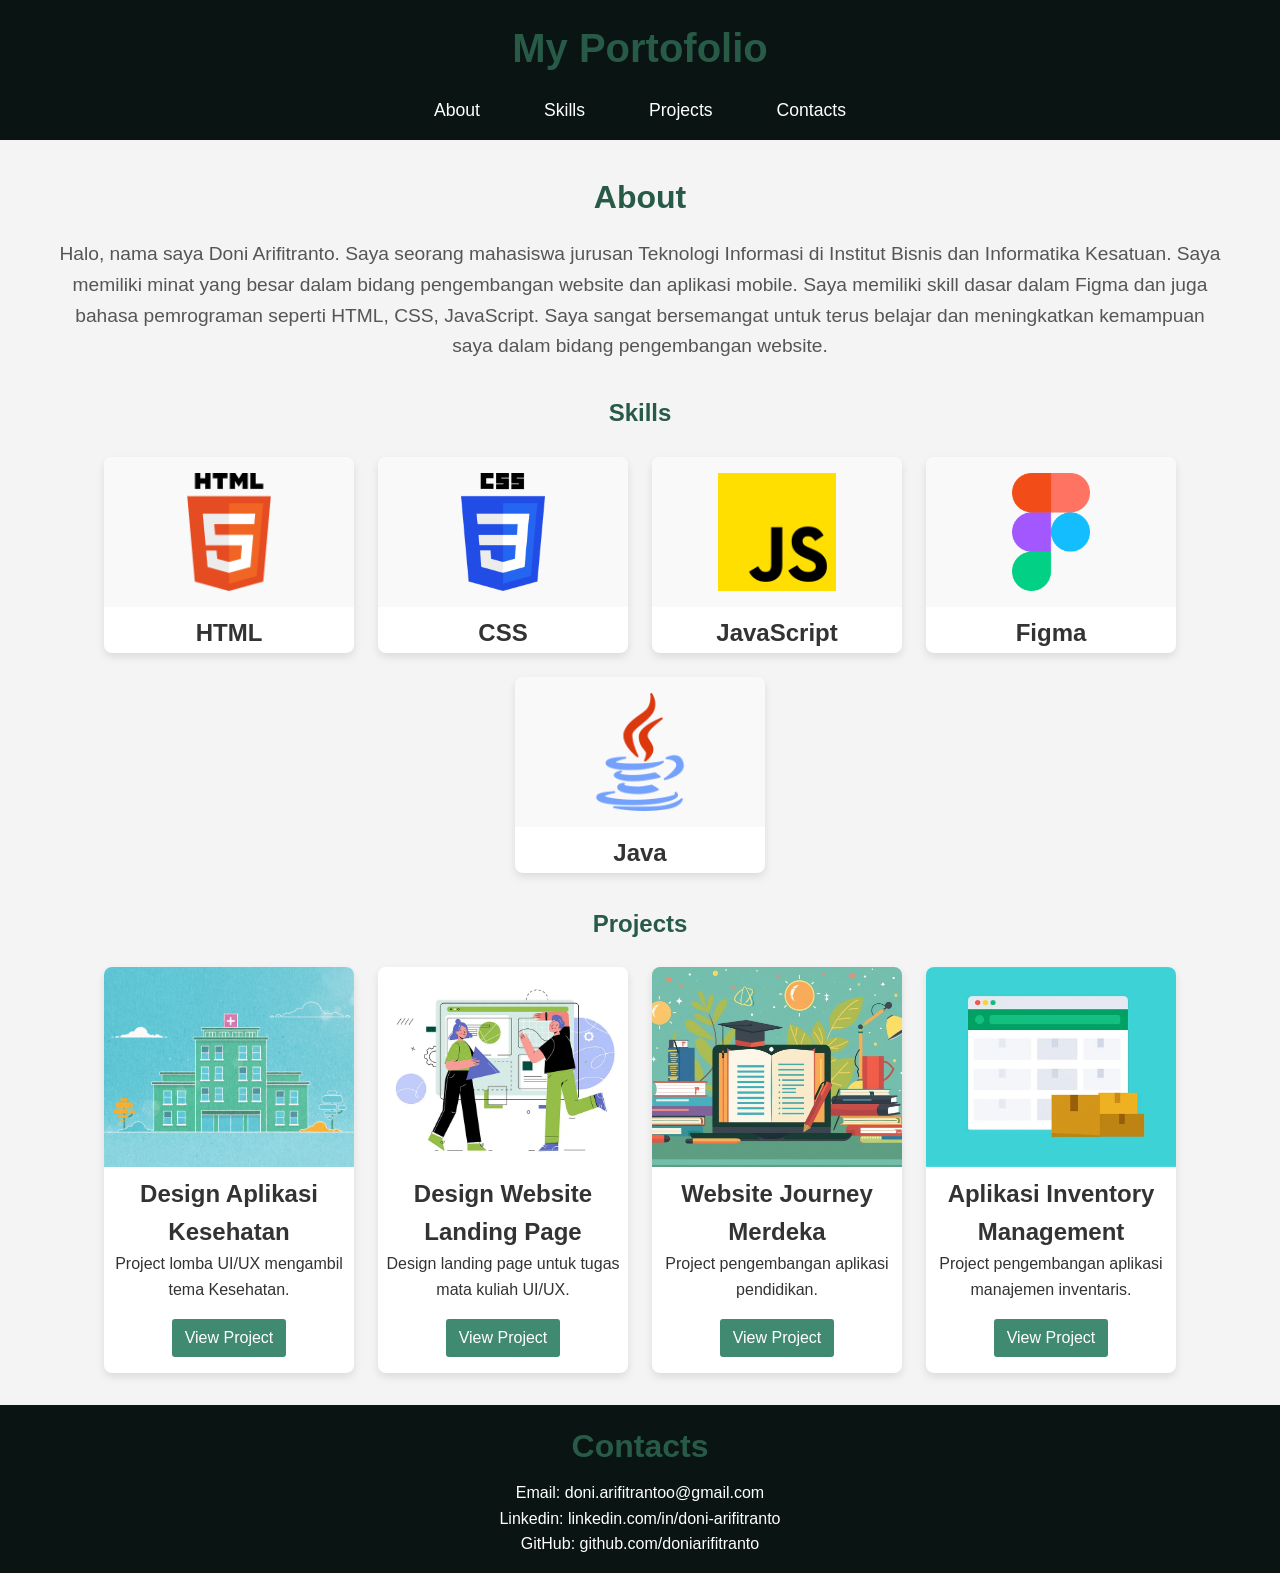
==== my-portofolio/index.html @ f3001b82 "new file:   images/elm icon.png 	new file:   images/go icon.png 	new file:   images/java icon.png 	n" ====
<!DOCTYPE html>
<html lang="en">
<head>
    <meta charset="UTF-8">
    <meta name="viewport" content="width=device-width, initial-scale=1.0">
    <title>Document</title>
    <link rel="stylesheet" href="css/style.css">
</head>
<body>
    <header>
        <h1>
            My Portofolio
        </h1>
        <nav>
            <ul>
                <li><a href="#about">About</a></li>
                <li><a href="#skills">Skills</a></li>
                <li><a href="#projects">Projects</a></li>
                <li><a href="#contacts">Contacts</a></li>
            </ul>
        </nav>
    </header>

    <section id="about">
        <h1>
            About 
        </h1>
        <p>
            Halo, nama saya Doni Arifitranto. Saya seorang mahasiswa jurusan Teknologi Informasi di Institut Bisnis dan Informatika Kesatuan.
            Saya memiliki minat yang besar dalam bidang pengembangan website dan aplikasi mobile. Saya memiliki skill dasar dalam Figma dan juga bahasa pemrograman seperti HTML, CSS, JavaScript.
            Saya sangat bersemangat untuk terus belajar dan meningkatkan kemampuan saya dalam bidang pengembangan website.
        </p>
    </section>

    <section id="skills">
        <h1>
            Skills 
        </h1>
        <div class="card">
            <img src="/my-portofolio/image/html logo.png" alt="HTML">
            <div class="card-content">
                <h2>HTML</h2>
            </div>
        </div>
        <div class="card">
            <img src="/my-portofolio/image/css logo.png" alt="CSS">
            <div class="card-content">
                <h2>CSS</h2>
            </div>
        </div>
        <div class="card">
            <img src="/my-portofolio/image/js.png" alt="JavaScript">
            <div class="card-content">
                <h2>JavaScript</h2>
            </div>
        </div>
        <div class="card">
            <img src="/my-portofolio/image/figma logo.png" alt="Figma">
            <div class="card-content">
                <h2>Figma</h2>
            </div>
        </div>
        <div class="card">
            <img src="/my-portofolio/image/java.png" alt="Java">
            <div class="card-content">
                <h2>Java</h2>
            </div>
        </div>
    </section>

    <section id="projects">
        <h1>
            Projects
        </h1>
        <div class="card">
            <img src="/my-portofolio/image/hospital.webp" alt="">
            <div class="card-content">
                <h2>Design Aplikasi Kesehatan</h2>
                <p>Project lomba UI/UX mengambil tema Kesehatan.</p>
                <a href="https://www.figma.com/proto/XT4d7ZsaMY0x9Vaw24qIdd/Kesehatan?node-id=12-29&t=7eM7SdXX2R5nFGb5-1" class="button" target="_blank">View Project</a>
            </div>
        </div>
        <div class="card">
            <img src="/my-portofolio/image/website-illustration.webp" alt="">
            <div class="card-content">
                <h2>Design Website Landing Page</h2>
                <p>Design landing page untuk tugas mata kuliah UI/UX.</p>
                <a href="https://www.figma.com/proto/zUsUNqKwSSJVASJZT3WgbX/Untitled?node-id=77-37&t=q33mMpjvuIfY9hZw-1" class="button" target="_blank">View Project</a>
            </div>
        </div>
        <div class="card">
            <img src="/my-portofolio/image/education.png" alt="">
            <div class="card-content">
                <h2>Website Journey Merdeka</h2>
                <p>Project pengembangan aplikasi pendidikan.</p>
                <a href="https://github.com/doniarifitranto/JourneyMerdeka" class="button" target="_blank">View Project</a>
            </div>
        </div>
        <div class="card">
            <img src="/my-portofolio/image/inventory-management.webp" alt="">
            <div class="card-content">
                <h2>Aplikasi Inventory Management</h2>
                <p>Project pengembangan aplikasi manajemen inventaris.</p>
                <a href="https://github.com/doniarifitranto/UAS-PBO-TI-24-PA-242310011" class="button" target="_blank">View Project</a>
            </div>
        </div>
    </section>

    <footer id="contacts">
        <h1>
            Contacts 
        </h1>
        <ul>
            <li>Email: doni.arifitrantoo@gmail.com</li>
            <li>Linkedin: linkedin.com/in/doni-arifitranto</li>
            <li>GitHub: github.com/doniarifitranto</li>
        </ul>
    </footer>
</body>
</html>
---- my-portofolio/css/style.css ----
* {
    margin: 0;
    padding: 0;
    box-sizing: border-box;
}

body {
    font-family: 'Segoe UI', Tahoma, Geneva, Verdana, sans-serif;
    line-height: 1.6;
    color: #333;
    background-color: #f4f4f4;
}

header {
    background-color: #091413;
    color: #fff;
    padding: 1rem 1rem;
    text-align: center;
}

header h1 {
    font-size: 2.5rem;
    margin-bottom: 1rem;
    font-weight: semi-bold;
    color: #285A48  ;
}

nav ul {
    list-style: none;
    display: flex;
    justify-content: center;
    gap: 2rem;
}

nav a {
    text-decoration: none;
    color: #fff;
    font-size: 1.1rem;
    padding: 0.5rem 1rem;
    border-radius: 5px;
    transition: background-color 0.3s ease;
}

nav a:hover {
    background-color: #408A71;
}

#about {
    padding: 2rem 1rem;
    max-width: 1200px;
    margin: 0 auto;
}

#about h1 {
    font-size: 2rem;
    margin-bottom: 1rem;
    color: #285A48;
    text-align: center;
}

#about p {
    text-align: center;
    font-size: 1.2rem;
    color: #555;;
}

#skills {
    display: flex;
    flex-wrap: wrap;
    justify-content: center;
    gap: 1.5rem;
}

#skills h1 {
    width: 100%;
    text-align: center;
    color: #285A48;
    
}

.card {
    background-color: #fff;
    border-radius: 8px;
    box-shadow: 0 4px 8px rgba(0, 0, 0, 0.1);
    overflow: hidden;
    width: 250px;
    text-align: center;
    transition: transform 0.3s ease, box-shadow 0.3s ease;
}

.card:hover {
    transform: translateY(-5px);
    box-shadow: 0 6px 12px rgba(40, 90, 72, 0.2);
}

.card img {
    width: 100%;
    height: 200px;
    object-fit: cover;
}

#skills .card img {
    height: 150px;
    object-fit: contain;
    padding: 1rem;
    background-color: #f9f9f9;
}

#skills {
    display: flex;
    flex-wrap: wrap;
    justify-content: center;
    gap: 1.5rem;
}

#projects h1 {
    width: 100%;
    text-align: center;
    color: #285A48;
    margin-top: 2rem;
}

#projects {
    display: flex;
    flex-wrap: wrap;
    justify-content: center;
    gap: 1.5rem;
}

.button {
    display: inline-block;
    padding: 0.4rem 0.8rem;
    background-color: #408A71;
    color: #fff;
    text-decoration: none;
    border-radius: 3px;
    transition: background-color 0.3s ease;
    margin-top: 1rem;
    margin-bottom: 1rem;
}

.button:hover {
    background-color: #285A48;
}

footer {
    background-color: #091413;
    color: #fff;
    text-align: center;
    padding: 1rem 0;
    margin-top: 2rem;
}

footer h1 {
    font-size: 2rem;
    margin-bottom: 0.5rem;
    color: #285A48;
}
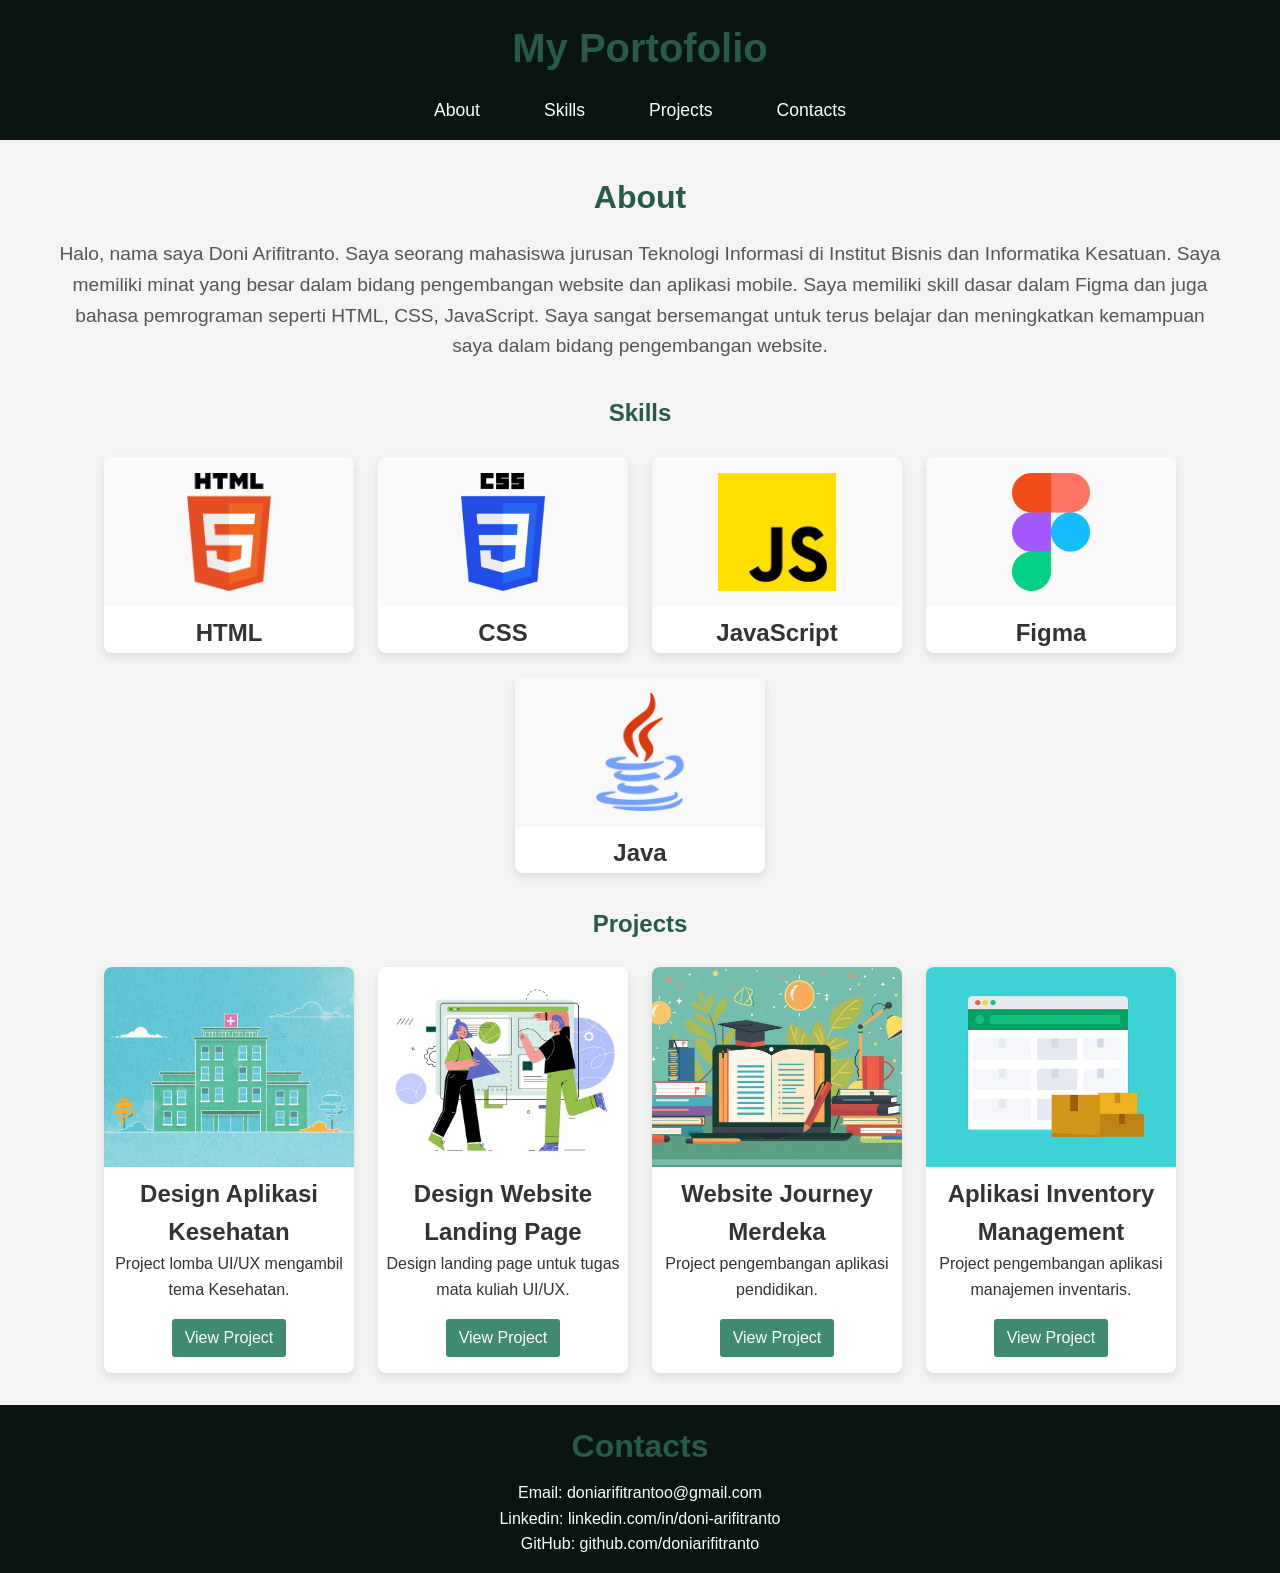
==== commit a5a0dafe: "modified:   my-portofolio/index.html" ====
--- a/my-portofolio/index.html
+++ b/my-portofolio/index.html
@@ -111,7 +111,7 @@
             Contacts 
         </h1>
         <ul>
-            <li>Email: doni.arifitrantoo@gmail.com</li>
+            <li>Email: doniarifitrantoo@gmail.com</li>
             <li>Linkedin: linkedin.com/in/doni-arifitranto</li>
             <li>GitHub: github.com/doniarifitranto</li>
         </ul>
